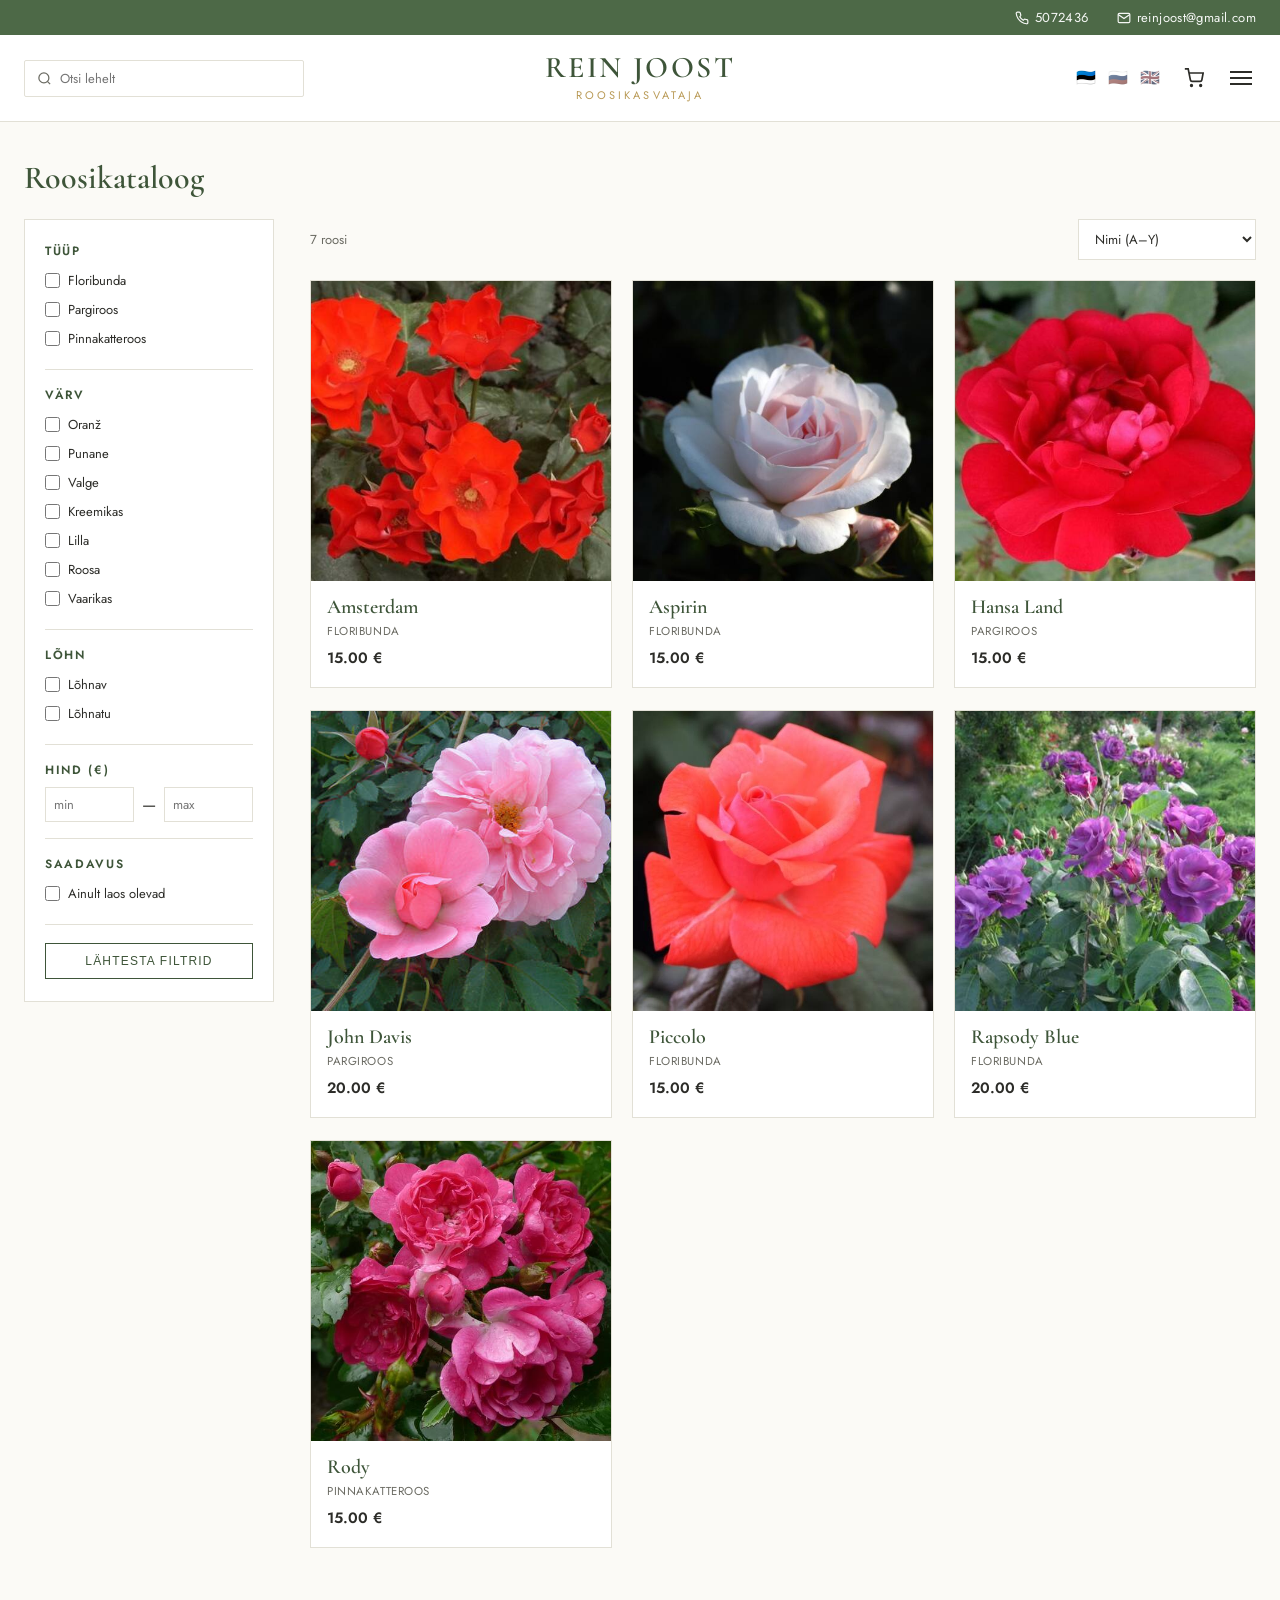
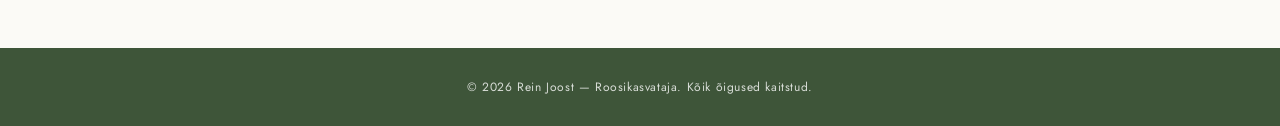
==== index.html @ b95f43fa "Add files via upload" ====
<!DOCTYPE html>
<html lang="et">
<head>
<meta charset="UTF-8">
<meta name="viewport" content="width=device-width, initial-scale=1.0">
<title>Rein Joost — Roosikasvataja</title>
<link rel="preconnect" href="https://fonts.googleapis.com">
<link href="https://fonts.googleapis.com/css2?family=Cormorant+Garamond:wght@400;500;600;700&family=Jost:wght@300;400;500;600&display=swap" rel="stylesheet">
<style>
  :root{
    --green-dark:#3E5539;
    --green:#4D6947;
    --green-light:#EDF1EA;
    --cream:#FBFAF6;
    --gold:#B99A56;
    --text:#2C2C28;
    --text-light:#6b6b63;
    --white:#ffffff;
    --border:#e2e0d6;
  }
  *{box-sizing:border-box;margin:0;padding:0;}
  body{
    font-family:'Jost',sans-serif;
    color:var(--text);
    background:var(--cream);
    -webkit-font-smoothing:antialiased;
  }
  h1,h2,h3,.logo-name{
    font-family:'Cormorant Garamond',serif;
    font-weight:600;
  }
  a{text-decoration:none;color:inherit;}
  ul{list-style:none;}
  img{max-width:100%;display:block;}

  /* ===== TOP BAR ===== */
  .topbar{
    background:var(--green);
    color:var(--white);
    font-size:13px;
    letter-spacing:.03em;
  }
  .topbar-inner{
    max-width:1280px;
    margin:0 auto;
    padding:8px 24px;
    display:flex;
    justify-content:flex-end;
    gap:28px;
    align-items:center;
  }
  .topbar a{
    display:flex;
    align-items:center;
    gap:6px;
    color:var(--white);
    opacity:.95;
  }
  .topbar a:hover{opacity:1;text-decoration:underline;}
  .topbar svg{width:14px;height:14px;flex-shrink:0;}

  /* ===== HEADER MAIN ROW ===== */
  .header-main{
    background:var(--white);
    border-bottom:1px solid var(--border);
  }
  .header-main-inner{
    max-width:1280px;
    margin:0 auto;
    padding:18px 24px;
    display:grid;
    grid-template-columns:1fr auto 1fr;
    align-items:center;
    gap:16px;
  }
  .search-box{
    display:flex;
    align-items:center;
    border:1px solid var(--border);
    border-radius:2px;
    padding:8px 12px;
    max-width:280px;
    gap:8px;
  }
  .search-box input{
    border:none;
    outline:none;
    font-family:'Jost',sans-serif;
    font-size:13px;
    width:100%;
    background:transparent;
    color:var(--text);
  }
  .search-box svg{width:15px;height:15px;color:var(--text-light);flex-shrink:0;}

  .logo-center{text-align:center;text-decoration:none;cursor:pointer;display:block;}
  .logo-name{
    font-size:30px;
    letter-spacing:.08em;
    color:var(--green-dark);
    line-height:1;
  }
  .logo-sub{
    font-family:'Jost',sans-serif;
    font-size:11px;
    letter-spacing:.28em;
    color:var(--gold);
    margin-top:4px;
  }

  .header-right{
    display:flex;
    align-items:center;
    justify-content:flex-end;
    gap:22px;
    font-size:13px;
  }
  .header-right .nav-link{
    letter-spacing:.02em;
    white-space:nowrap;
  }
  .header-right .nav-link:hover{color:var(--green);text-decoration:underline;}
  .lang-switch{
    display:flex;
    gap:8px;
    align-items:center;
  }
  .lang-switch button{
    background:none;
    border:none;
    cursor:pointer;
    font-size:16px;
    line-height:1;
    padding:2px;
    border-radius:2px;
    filter:grayscale(60%);
    opacity:.65;
    transition:opacity .15s, filter .15s;
  }
  .lang-switch button.active,
  .lang-switch button:hover{
    filter:grayscale(0%);
    opacity:1;
  }
  .cart-icon svg{width:20px;height:20px;}
  .cart-icon{position:relative;display:flex;}

  /* ===== YOUTUBE LINE ===== */
  .video-strip{
    background:var(--green-light);
    border-bottom:1px solid var(--border);
    text-align:center;
    padding:10px 16px;
    font-size:13px;
  }
  .video-strip a{
    color:var(--green-dark);
    display:inline-flex;
    align-items:center;
    gap:8px;
    font-weight:500;
    letter-spacing:.02em;
  }
  .video-strip a:hover{text-decoration:underline;}
  .video-strip svg{width:18px;height:18px;color:#c4302b;flex-shrink:0;}

  /* ===== CATALOG SECTION ===== */
  .catalog-wrap{
    max-width:1320px;
    margin:0 auto;
    padding:36px 24px 100px;
  }
  .catalog-heading{
    font-size:32px;
    color:var(--green-dark);
    margin-bottom:22px;
  }
  .catalog-layout{
    display:grid;
    grid-template-columns:250px 1fr;
    gap:36px;
    align-items:start;
  }
  .filters-toggle{display:none;}

  /* --- FILTER SIDEBAR --- */
  .filters{
    border:1px solid var(--border);
    background:var(--white);
    padding:22px 20px;
    position:sticky;
    top:20px;
  }
  .filters h3{
    font-size:12px;
    letter-spacing:.14em;
    text-transform:uppercase;
    color:var(--green-dark);
    margin-bottom:6px;
    font-family:'Jost',sans-serif;
    font-weight:600;
  }
  .filter-group{
    padding:16px 0;
    border-bottom:1px solid var(--border);
  }
  .filter-group:first-child{padding-top:0;}
  .filter-group:last-child{border-bottom:none;}
  .filter-option{
    display:flex;
    align-items:center;
    gap:8px;
    font-size:13px;
    padding:5px 0;
    cursor:pointer;
    color:var(--text);
  }
  .filter-option input{accent-color:var(--green-dark);width:15px;height:15px;cursor:pointer;}
  .filter-price{
    display:flex;
    align-items:center;
    gap:8px;
    margin-top:8px;
  }
  .filter-price input{
    width:100%;
    border:1px solid var(--border);
    padding:7px 8px;
    font-size:13px;
    font-family:'Jost',sans-serif;
    color:var(--text);
  }
  .filter-reset{
    margin-top:18px;
    width:100%;
    background:none;
    border:1px solid var(--green-dark);
    color:var(--green-dark);
    padding:10px;
    font-size:12px;
    letter-spacing:.1em;
    text-transform:uppercase;
    cursor:pointer;
    transition:background .15s,color .15s;
  }
  .filter-reset:hover{background:var(--green-dark);color:var(--white);}

  /* --- CATALOG TOOLBAR + GRID --- */
  .catalog-toolbar{
    display:flex;
    justify-content:space-between;
    align-items:center;
    margin-bottom:20px;
    gap:12px;
    flex-wrap:wrap;
  }
  .catalog-count{font-size:13px;color:var(--text-light);}
  .sort-select{
    border:1px solid var(--border);
    background:var(--white);
    padding:9px 12px;
    font-size:13px;
    font-family:'Jost',sans-serif;
    color:var(--text);
    cursor:pointer;
  }
  .rose-grid{
    display:grid;
    grid-template-columns:repeat(3,1fr);
    gap:22px 20px;
  }
  .rose-card{
    background:var(--white);
    border:1px solid var(--border);
    cursor:pointer;
    display:flex;
    flex-direction:column;
  }
  .rose-card-photo{
    position:relative;
    overflow:hidden;
    aspect-ratio:1/1;
    background:var(--green-light);
  }
  .rose-card-photo img{
    width:100%;
    height:100%;
    object-fit:cover;
    transition:transform .35s ease;
  }
  .rose-card:hover .rose-card-photo img{transform:scale(1.06);}
  .rose-card-cart{
    position:absolute;
    right:10px;
    bottom:10px;
    width:38px;
    height:38px;
    border-radius:50%;
    background:var(--white);
    display:flex;
    align-items:center;
    justify-content:center;
    opacity:0;
    transform:translateY(8px);
    transition:opacity .2s, transform .2s;
    box-shadow:0 2px 10px rgba(0,0,0,.18);
  }
  .rose-card:hover .rose-card-cart{opacity:1;transform:translateY(0);}
  .rose-card-cart svg{width:18px;height:18px;color:var(--green-dark);}
  .rose-card-stock{
    position:absolute;
    left:10px;
    top:10px;
    background:rgba(255,255,255,.92);
    color:var(--green-dark);
    font-size:10.5px;
    letter-spacing:.05em;
    text-transform:uppercase;
    padding:4px 9px;
    font-weight:600;
  }
  .rose-card-body{padding:14px 16px 18px;}
  .rose-card-name{
    font-family:'Cormorant Garamond',serif;
    font-size:20px;
    font-weight:600;
    color:var(--green-dark);
    margin-bottom:4px;
  }
  .rose-card-type{
    font-size:11.5px;
    color:var(--text-light);
    text-transform:uppercase;
    letter-spacing:.05em;
    margin-bottom:8px;
  }
  .rose-card-price{
    font-size:15px;
    font-weight:600;
    color:var(--text);
  }
  .catalog-empty-state{
    border:1px dashed var(--border);
    padding:60px 24px;
    text-align:center;
    color:var(--text-light);
    font-size:14px;
    grid-column:1/-1;
  }

  /* ===== PRODUCT DETAIL VIEW ===== */
  .product-view{display:none;}
  .product-view.open{display:block;}
  .catalog-view.hidden{display:none;}
  .product-wrap{
    max-width:1180px;
    margin:0 auto;
    padding:30px 24px 100px;
  }
  .breadcrumb-back{
    display:inline-flex;
    align-items:center;
    gap:6px;
    font-size:13px;
    color:var(--green-dark);
    margin-bottom:26px;
    cursor:pointer;
    background:none;
    border:none;
    font-family:'Jost',sans-serif;
    padding:0;
  }
  .breadcrumb-back svg{width:16px;height:16px;}
  .breadcrumb-back:hover{text-decoration:underline;}

  .product-main{
    display:grid;
    grid-template-columns:1fr 1fr;
    gap:52px;
  }
  .product-gallery-main{
    aspect-ratio:1/1;
    background:var(--green-light);
    overflow:hidden;
    margin-bottom:12px;
  }
  .product-gallery-main img{width:100%;height:100%;object-fit:cover;}
  .product-gallery-thumbs{
    display:flex;
    gap:10px;
  }
  .product-gallery-thumbs img{
    width:76px;
    height:76px;
    object-fit:cover;
    border:2px solid transparent;
    cursor:pointer;
    opacity:.75;
  }
  .product-gallery-thumbs img.active{border-color:var(--green-dark);opacity:1;}

  .product-name{
    font-size:32px;
    color:var(--green-dark);
    margin-bottom:6px;
  }
  .product-type{
    font-size:12.5px;
    text-transform:uppercase;
    letter-spacing:.08em;
    color:var(--text-light);
    margin-bottom:18px;
  }
  .product-price{
    font-size:26px;
    font-weight:600;
    color:var(--text);
    margin-bottom:22px;
  }
  .product-buy-row{
    display:flex;
    gap:12px;
    margin-bottom:26px;
  }
  .qty-control{
    display:flex;
    align-items:center;
    border:1px solid var(--border);
  }
  .qty-control button{
    width:38px;
    height:44px;
    background:none;
    border:none;
    font-size:16px;
    cursor:pointer;
    color:var(--green-dark);
  }
  .qty-control button:hover{background:var(--green-light);}
  .qty-control span{
    width:38px;
    text-align:center;
    font-size:14px;
  }
  .btn-add-cart{
    flex:1;
    background:var(--green-dark);
    color:var(--white);
    border:none;
    font-size:13px;
    letter-spacing:.1em;
    text-transform:uppercase;
    font-weight:600;
    cursor:pointer;
    transition:background .15s;
  }
  .btn-add-cart:hover{background:var(--green);}

  .product-delivery{
    display:flex;
    align-items:center;
    gap:12px;
    border:1px solid var(--border);
    padding:14px 16px;
    margin-bottom:30px;
    font-size:13px;
    color:var(--text-light);
  }
  .product-delivery svg{width:26px;height:26px;color:var(--green-dark);flex-shrink:0;}
  .product-delivery b{color:var(--text);font-weight:600;}

  .product-desc{
    font-size:14px;
    line-height:1.7;
    color:var(--text);
    margin-bottom:34px;
  }

  .product-omadused h3{
    font-size:12px;
    letter-spacing:.14em;
    text-transform:uppercase;
    color:var(--green-dark);
    margin-bottom:16px;
  }
  .omadused-grid{
    display:grid;
    grid-template-columns:repeat(2,1fr);
    gap:16px;
  }
  .omadused-item{
    display:flex;
    align-items:center;
    gap:12px;
    border:1px solid var(--border);
    padding:12px 14px;
  }
  .omadused-item svg{width:24px;height:24px;color:var(--green-dark);flex-shrink:0;}
  .omadused-label{
    font-size:11px;
    color:var(--text-light);
    text-transform:uppercase;
    letter-spacing:.04em;
  }
  .omadused-value{
    font-size:14px;
    font-weight:600;
    color:var(--text);
  }

  /* ===== FOOTER ===== */
  footer{
    background:var(--green-dark);
    color:rgba(255,255,255,.8);
    text-align:center;
    padding:30px 16px;
    font-size:12px;
    letter-spacing:.05em;
  }

  /* ===== MOBILE ===== */
  .burger,.mobile-search{display:none;}
  .burger-wrap{position:relative;display:flex;align-items:center;}
  .burger{
    display:flex;
    flex-direction:column;
    justify-content:center;
    gap:4px;
    background:none;
    border:none;
    cursor:pointer;
    padding:4px;
  }
  .burger span{width:22px;height:2px;background:var(--text);display:block;}
  .burger-menu{
    position:absolute;
    top:calc(100% + 14px);
    right:0;
    background:var(--white);
    border:1px solid var(--border);
    box-shadow:0 8px 24px rgba(0,0,0,.08);
    min-width:260px;
    padding:10px 0;
    display:none;
    flex-direction:column;
    z-index:50;
  }
  .burger-menu.open{display:flex;}
  .burger-menu a,
  .burger-menu-item{
    padding:12px 20px;
    font-size:13px;
    letter-spacing:.02em;
    color:var(--text);
    display:flex;
    flex-direction:column;
    gap:2px;
  }
  .burger-menu a:hover{background:var(--green-light);color:var(--green-dark);}
  .burger-menu-item-btn{
    padding:14px 20px;
    font-size:13px;
    letter-spacing:.02em;
    color:var(--green-dark);
    font-weight:600;
    background:none;
    border:none;
    text-align:left;
    cursor:pointer;
    font-family:'Jost',sans-serif;
  }
  .burger-menu-item-btn:hover{background:var(--green-light);}

  .modal-overlay{
    display:none;
    position:fixed;
    inset:0;
    background:rgba(44,44,40,.55);
    z-index:200;
    align-items:center;
    justify-content:center;
    padding:20px;
  }
  .modal-overlay.open{display:flex;}
  .modal-box{
    display:none;
    background:var(--white);
    max-width:360px;
    width:100%;
    padding:26px;
    position:relative;
    border-radius:4px;
  }
  .modal-box.open{display:block;}
  .modal-close{
    position:absolute;
    top:10px;
    right:14px;
    background:none;
    border:none;
    font-size:22px;
    line-height:1;
    cursor:pointer;
    color:var(--text-light);
  }
  .modal-close:hover{color:var(--text);}
  .modal-photo{
    width:100%;
    height:180px;
    object-fit:cover;
    border-radius:4px;
    margin-bottom:16px;
  }
  .modal-youtube-link{
    display:inline-block;
    color:var(--green-dark);
    font-weight:600;
    font-size:14px;
    border-bottom:1px solid var(--green-dark);
  }
  .modal-address{
    font-size:16px;
    font-weight:600;
    color:var(--green-dark);
    margin-bottom:16px;
  }
  .modal-map{
    display:block;
    border-radius:4px;
    overflow:hidden;
    border:1px solid var(--border);
  }
  .modal-map img{display:block;width:100%;height:auto;}

  .modal-faq{
    max-width:640px;
    max-height:82vh;
    overflow-y:auto;
    padding:30px 30px 26px;
  }
  .faq-title{
    font-size:24px;
    color:var(--green-dark);
    margin-bottom:18px;
    padding-right:20px;
  }
  .faq-item{
    border-bottom:1px solid var(--border);
    padding:14px 0;
  }
  .faq-item:last-child{border-bottom:none;}
  .faq-question{
    font-size:14.5px;
    font-weight:600;
    color:var(--green-dark);
    margin-bottom:6px;
  }
  .faq-answer{
    font-size:13.5px;
    line-height:1.65;
    color:var(--text);
  }
  .faq-section-title{
    font-family:'Cormorant Garamond',serif;
    font-size:19px;
    color:var(--green-dark);
    margin:22px 0 10px;
  }
  .faq-steps{
    margin:0 0 12px;
    padding-left:20px;
  }
  .faq-steps li{
    font-size:13.5px;
    line-height:1.65;
    color:var(--text);
    margin-bottom:8px;
  }
  .faq-note{
    font-size:13px;
    line-height:1.6;
    color:var(--text-light);
    background:var(--green-light);
    padding:12px 14px;
    border-radius:4px;
  }

  @media (max-width:900px){
    .topbar-inner{justify-content:center;gap:18px;padding:8px 12px;font-size:12px;flex-wrap:wrap;}

    .header-main-inner{
      grid-template-columns:auto 1fr auto;
      padding:14px 16px;
    }
    .search-box{display:none;}
    .logo-name{font-size:22px;}
    .logo-sub{font-size:9px;letter-spacing:.22em;}

    .modal-faq{max-width:92vw;padding:24px 18px 20px;}
    .faq-title{font-size:20px;}

    .header-right{gap:14px;}
    .header-right .nav-link{display:none;}
    .lang-switch button{font-size:14px;}

    .burger{
      display:flex;
      flex-direction:column;
      gap:4px;
      background:none;
      border:none;
      cursor:pointer;
      padding:4px;
    }
    .burger span{width:22px;height:2px;background:var(--text);display:block;}

    .catalog-wrap{padding:24px 14px 60px;}
    .catalog-heading{font-size:24px;margin-bottom:16px;}
    .catalog-layout{grid-template-columns:1fr;gap:16px;}
    .filters{position:static;}
    .filters-toggle{
      display:flex;
      width:100%;
      justify-content:space-between;
      align-items:center;
      border:1px solid var(--border);
      background:var(--white);
      padding:13px 16px;
      font-size:13px;
      letter-spacing:.08em;
      text-transform:uppercase;
      color:var(--green-dark);
      font-weight:600;
      cursor:pointer;
    }
    .filters-toggle svg{width:16px;height:16px;transition:transform .2s;}
    .filters-toggle.open svg{transform:rotate(180deg);}
    .filters{display:none;}
    .filters.open{display:block;}

    .rose-grid{grid-template-columns:repeat(2,1fr);gap:14px 10px;}
    .rose-card-name{font-size:17px;}
    .rose-card-body{padding:10px 12px 14px;}

    .product-main{grid-template-columns:1fr;gap:24px;}
    .product-name{font-size:26px;}
    .product-price{font-size:22px;}
    .omadused-grid{grid-template-columns:1fr;}
  }

  @media (max-width:520px){
    .rose-grid{grid-template-columns:1fr;}
  }
</style>
</head>
<body>

  <!-- 1. TOP GREEN BAR -->
  <div class="topbar">
    <div class="topbar-inner">
      <a href="tel:5072436">
        <svg viewBox="0 0 24 24" fill="none" stroke="currentColor" stroke-width="2"><path d="M22 16.92v3a2 2 0 0 1-2.18 2 19.79 19.79 0 0 1-8.63-3.07 19.5 19.5 0 0 1-6-6 19.79 19.79 0 0 1-3.07-8.67A2 2 0 0 1 4.11 2h3a2 2 0 0 1 2 1.72c.127.96.362 1.903.7 2.81a2 2 0 0 1-.45 2.11L8.09 9.91a16 16 0 0 0 6 6l1.27-1.27a2 2 0 0 1 2.11-.45c.907.338 1.85.573 2.81.7A2 2 0 0 1 22 16.92z"/></svg>
        5072436
      </a>
      <a href="mailto:reinjoost@gmail.com">
        <svg viewBox="0 0 24 24" fill="none" stroke="currentColor" stroke-width="2"><path d="M4 4h16v16H4z" opacity="0"/><path d="M22 6l-10 7L2 6"/><rect x="2" y="4" width="20" height="16" rx="2"/></svg>
        reinjoost@gmail.com
      </a>
    </div>
  </div>

  <!-- 2. MAIN HEADER ROW -->
  <div class="header-main">
    <div class="header-main-inner">
      <div class="search-box">
        <svg viewBox="0 0 24 24" fill="none" stroke="currentColor" stroke-width="2"><circle cx="11" cy="11" r="8"/><line x1="21" y1="21" x2="16.65" y2="16.65"/></svg>
        <input type="text" id="searchInput" data-i18n-placeholder="search">
      </div>

      <a href="#" class="logo-center" id="logoHome">
        <div class="logo-name">REIN JOOST</div>
        <div class="logo-sub">ROOSIKASVATAJA</div>
      </a>

      <div class="header-right">
        <div class="lang-switch">
          <button class="active" title="Eesti" data-lang="et">🇪🇪</button>
          <button title="Русский" data-lang="ru">🇷🇺</button>
          <button title="English" data-lang="en">🇬🇧</button>
        </div>
        <a class="cart-icon" href="#" data-i18n-title="cart">
          <svg viewBox="0 0 24 24" fill="none" stroke="currentColor" stroke-width="2"><circle cx="9" cy="21" r="1"/><circle cx="20" cy="21" r="1"/><path d="M1 1h4l2.68 13.39a2 2 0 0 0 2 1.61h9.72a2 2 0 0 0 2-1.61L23 6H6"/></svg>
        </a>
        <div class="burger-wrap">
          <button class="burger" id="burgerBtn" data-i18n-aria="menu"><span></span><span></span><span></span></button>
          <div class="burger-menu" id="burgerMenu">
            <button type="button" class="burger-menu-item-btn" data-modal="about" data-i18n="about"></button>
            <button type="button" class="burger-menu-item-btn" data-modal="visit" data-i18n="visit"></button>
            <button type="button" class="burger-menu-item-btn" data-modal="faq" data-i18n="faqTitle"></button>
          </div>
        </div>
      </div>
    </div>
  </div>

  <!-- MODALS -->
  <div class="modal-overlay" id="modalOverlay">
    <div class="modal-box" id="modalAbout">
      <button type="button" class="modal-close" data-close>&times;</button>
      <img class="modal-photo" src="[data-uri]" alt="Rein Joost">
      <a class="modal-youtube-link" href="https://www.youtube.com/watch?v=HbKDTkKeBgM&t=39s" target="_blank" rel="noopener" data-i18n="watchVideo"></a>
    </div>
    <div class="modal-box" id="modalVisit">
      <button type="button" class="modal-close" data-close>&times;</button>
      <p class="modal-address">Liilia tee 10, 74001 Viimsi</p>
      <a class="modal-map" href="https://www.google.com/maps/place/Liilia+tee+10,+Viimsi,+74001+Harju+maakond/@59.4977656,24.8363135,16z" target="_blank" rel="noopener">
        <img src="[data-uri]" alt="Карта: Liilia tee 10, Viimsi">
      </a>
    </div>

    <div class="modal-box modal-faq" id="modalFaq">
      <button type="button" class="modal-close" data-close>&times;</button>
      <h2 class="faq-title" data-i18n="faqTitle"></h2>
      <div class="faq-content" id="faqContent"></div>
    </div>
  </div>


  <!-- CATALOG VIEW -->
  <section class="catalog-view" id="catalogView">
    <div class="catalog-wrap">
      <h2 class="catalog-heading" data-i18n="catalogTitle"></h2>

      <button type="button" class="filters-toggle" id="filtersToggle">
        <span data-i18n="filtersBtn"></span>
        <svg viewBox="0 0 24 24" fill="none" stroke="currentColor" stroke-width="2"><polyline points="6 9 12 15 18 9"/></svg>
      </button>

      <div class="catalog-layout">
        <aside class="filters" id="filtersPanel">
          <div class="filter-group">
            <h3 data-i18n="fType"></h3>
            <div id="filterType"></div>
          </div>
          <div class="filter-group">
            <h3 data-i18n="fColor"></h3>
            <div id="filterColor"></div>
          </div>
          <div class="filter-group">
            <h3 data-i18n="fFragrance"></h3>
            <label class="filter-option"><input type="checkbox" id="filterFragranceYes"><span data-i18n="fFragranceYes"></span></label>
            <label class="filter-option"><input type="checkbox" id="filterFragranceNo"><span data-i18n="fFragranceNo"></span></label>
          </div>
          <div class="filter-group">
            <h3 data-i18n="fPrice"></h3>
            <div class="filter-price">
              <input type="number" id="priceMin" placeholder="min" min="0">
              <span>—</span>
              <input type="number" id="priceMax" placeholder="max" min="0">
            </div>
          </div>
          <div class="filter-group">
            <h3 data-i18n="fAvailability"></h3>
            <label class="filter-option"><input type="checkbox" id="filterInStock"><span data-i18n="fInStock"></span></label>
          </div>
          <button type="button" class="filter-reset" id="filterReset" data-i18n="fReset"></button>
        </aside>

        <div class="catalog-main">
          <div class="catalog-toolbar">
            <span class="catalog-count" id="catalogCount"></span>
            <select class="sort-select" id="sortSelect">
              <option value="name-asc" data-i18n="sortNameAsc"></option>
              <option value="name-desc" data-i18n="sortNameDesc"></option>
              <option value="price-asc" data-i18n="sortPriceAsc"></option>
              <option value="price-desc" data-i18n="sortPriceDesc"></option>
              <option value="height-asc" data-i18n="sortHeightAsc"></option>
              <option value="height-desc" data-i18n="sortHeightDesc"></option>
            </select>
          </div>
          <div class="rose-grid" id="roseGrid"></div>
        </div>
      </div>
    </div>
  </section>

  <!-- PRODUCT DETAIL VIEW -->
  <section class="product-view" id="productView">
    <div class="product-wrap">
      <button type="button" class="breadcrumb-back" id="backToCatalog">
        <svg viewBox="0 0 24 24" fill="none" stroke="currentColor" stroke-width="2"><polyline points="15 18 9 12 15 6"/></svg>
        <span data-i18n="backToCatalog"></span>
      </button>

      <div class="product-main">
        <div class="product-gallery">
          <div class="product-gallery-main"><img id="productMainImg" src="" alt=""></div>
          <div class="product-gallery-thumbs" id="productThumbs"></div>
        </div>

        <div class="product-info">
          <h1 class="product-name" id="productName"></h1>
          <div class="product-type" id="productType"></div>
          <div class="product-price" id="productPrice"></div>

          <div class="product-buy-row">
            <div class="qty-control">
              <button type="button" id="qtyMinus">−</button>
              <span id="qtyValue">1</span>
              <button type="button" id="qtyPlus">+</button>
            </div>
            <button type="button" class="btn-add-cart" data-i18n="addToCart"></button>
          </div>

          <div class="product-delivery">
            <svg viewBox="0 0 24 24" fill="none" stroke="currentColor" stroke-width="1.8"><rect x="1" y="6" width="15" height="12" rx="1"/><path d="M16 10h4l3 3v5h-7z"/><circle cx="6" cy="20" r="2"/><circle cx="18" cy="20" r="2"/></svg>
            <div><b>Omniva</b> — <span data-i18n="deliverySoon"></span></div>
          </div>

          <p class="product-desc" id="productDesc"></p>

          <div class="product-omadused">
            <h3 data-i18n="omadusedTitle"></h3>
            <div class="omadused-grid">
              <div class="omadused-item">
                <svg viewBox="0 0 24 24" fill="none" stroke="currentColor" stroke-width="2"><path d="M12 3v18M8 6l4-3 4 3M8 18l4 3 4-3"/></svg>
                <div><div class="omadused-label" data-i18n="omHeight"></div><div class="omadused-value" id="omHeight"></div></div>
              </div>
              <div class="omadused-item">
                <svg viewBox="0 0 24 24" fill="none" stroke="currentColor" stroke-width="2"><path d="M3 12h18M6 8l-3 4 3 4M18 8l3 4-3 4"/></svg>
                <div><div class="omadused-label" data-i18n="omWidth"></div><div class="omadused-value" id="omWidth"></div></div>
              </div>
              <div class="omadused-item">
                <svg viewBox="0 0 24 24" fill="none" stroke="currentColor" stroke-width="2"><circle cx="12" cy="12" r="9"/><path d="M12 3a9 9 0 0 1 0 18z" fill="currentColor" stroke="none"/></svg>
                <div><div class="omadused-label" data-i18n="omColor"></div><div class="omadused-value" id="omColor"></div></div>
              </div>
              <div class="omadused-item">
                <svg viewBox="0 0 24 24" fill="none" stroke="currentColor" stroke-width="2"><circle cx="12" cy="12" r="4"/><path d="M12 2v3M12 19v3M4.2 4.2l2.1 2.1M17.7 17.7l2.1 2.1M2 12h3M19 12h3M4.2 19.8l2.1-2.1M17.7 6.3l2.1-2.1"/></svg>
                <div><div class="omadused-label" data-i18n="omBloom"></div><div class="omadused-value" id="omBloom"></div></div>
              </div>
              <div class="omadused-item">
                <svg viewBox="0 0 24 24" fill="none" stroke="currentColor" stroke-width="2"><path d="M12 21c4-3 7-6.5 7-10.5A7 7 0 0 0 5 10.5C5 14.5 8 18 12 21z"/></svg>
                <div><div class="omadused-label" data-i18n="omFragrance"></div><div class="omadused-value" id="omFragrance"></div></div>
              </div>
            </div>
          </div>
        </div>
      </div>
    </div>
  </section>

  <footer data-i18n="footer">
  </footer>

  <script>
const ROSES = [{"id": "amsterdam", "name": "Amsterdam", "height": "0,5-0,8", "width": "0,5-0,8", "type": {"et": "Floribunda", "ru": "Флорибунда", "en": "Floribunda"}, "color": {"et": ["Oranž", "Punane"], "ru": ["Оранжевый", "Красный"], "en": ["Orange", "Red"]}, "fragrance": false, "intensity": null, "bloomFrom": "VI", "bloomTo": "X", "repeat": true, "price": 15, "stock": 2, "desc": {"et": "Kaunis roos tihedate kroonlehtede ja klassikalise punga kujuga. Sobib suurepäraselt elegantsete kimpude ja lillekompositsioonide jaoks. Tugevate vartega ja vastupidav.", "ru": "Это красивая роза с плотными лепестками и классической формой бутона. Этот цветок отлично подходит для создания элегантных букетов и живых композиций. Растение обладает крепкими побегами и устойчивостью к внешним условиям.", "en": "A beautiful rose with dense petals and a classic bud shape. Perfect for elegant bouquets and floral arrangements. Strong stems and resistant to outdoor conditions."}, "thumb": "[data-uri]", "images": ["[data-uri]", "[data-uri]", "[data-uri]"], "searchAliases": ["амстердам"], "nameRu": "Амстердам"}, {"id": "aspirin", "name": "Aspirin", "height": "0,4-0,6", "width": "0,8", "type": {"et": "Floribunda", "ru": "Флорибунда", "en": "Floribunda"}, "color": {"et": ["Valge", "Kreemikas"], "ru": ["Белый", "Кремовый"], "en": ["White", "Cream"]}, "fragrance": false, "intensity": null, "bloomFrom": "VI", "bloomTo": "X", "repeat": true, "price": 15, "stock": 3, "desc": {"et": "Tuntud Saksa aretuse põõsasroosi sort, mis paistab silma erakordse haiguskindluse ja vastupidavusega ilmastikuoludele. Moodustab tiheda, laiuva põõsa läikiva tumerohelise lehestikuga. Rikkalik ja pikaajaline õitsemine kogu hooaja jooksul.", "ru": "Знаменитый сорт кустовой розы немецкой селекции, отличающийся исключительной стойкостью к болезням и неблагоприятным погодным условиям. Растение образует плотный, раскидистый кустарник с темно-зеленой, глянцевой листвой, который прекрасно держит форму. Этот сорт славится своей обильной и продолжительной волной цветения, сохраняя декоративный вид в течение всего сезона.", "en": "A renowned German-bred shrub rose valued for its outstanding disease resistance and weather tolerance. Forms a dense, spreading shrub with glossy dark-green foliage that holds its shape well. Known for abundant, long-lasting waves of bloom through the whole season."}, "thumb": "[data-uri]", "images": ["[data-uri]", "[data-uri]", "[data-uri]"], "searchAliases": ["аспирин"], "nameRu": "Аспирин"}, {"id": "rapsodyblue", "name": "Rapsody Blue", "height": "1-1,5", "width": "0,6-0,8", "type": {"et": "Floribunda", "ru": "Флорибунда", "en": "Floribunda"}, "color": {"et": ["Lilla"], "ru": ["Сиреневый"], "en": ["Purple"]}, "fragrance": true, "intensity": "weak", "bloomFrom": "VI", "bloomTo": "X", "repeat": true, "price": 20, "stock": 1, "desc": {"et": "Populaarne mitmeaastane põõsas graatsiliste poolteradeliste õitega ebatavalises jahedas toonis. Tumeroheline poolläikiv lehestik rõhutab pungade väljendusrikast kuju. Vastupidav peamistele haigustele.", "ru": "Популярный многолетний кустарник с изящными полумахровыми цветками необычного холодного оттенка. Листва темно-зеленая, полуглянцевая, хорошо подчеркивает выразительную форму бутонов. Растение устойчиво к основным болезням и подходит для создания контрастных композиций в саду.", "en": "A popular perennial shrub with graceful semi-double flowers in an unusual cool shade. Dark green, semi-glossy foliage highlights the expressive bud shape. Resistant to major diseases."}, "thumb": "[data-uri]", "images": ["[data-uri]", "[data-uri]", "[data-uri]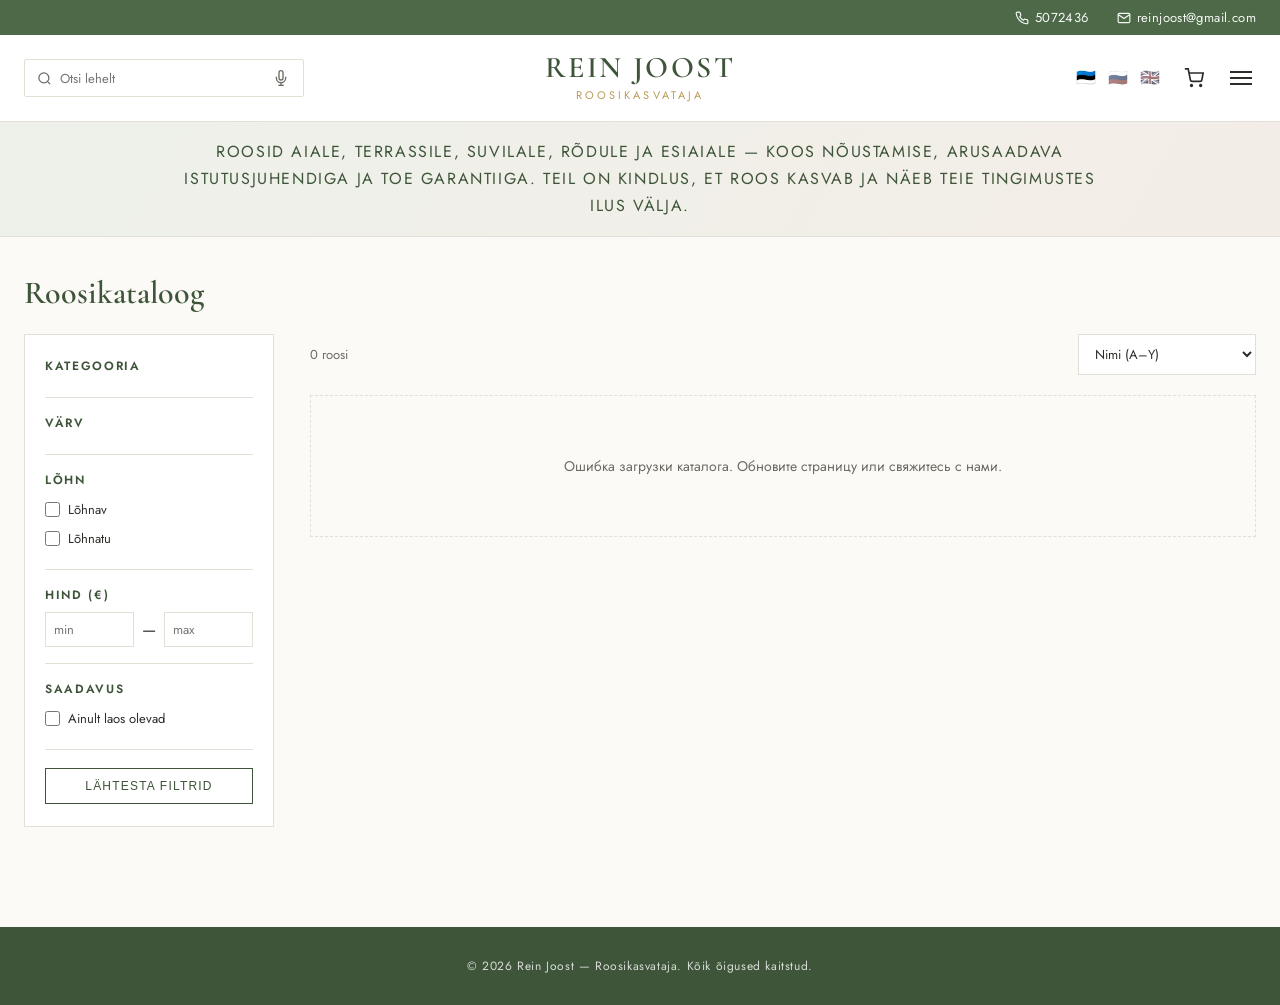
